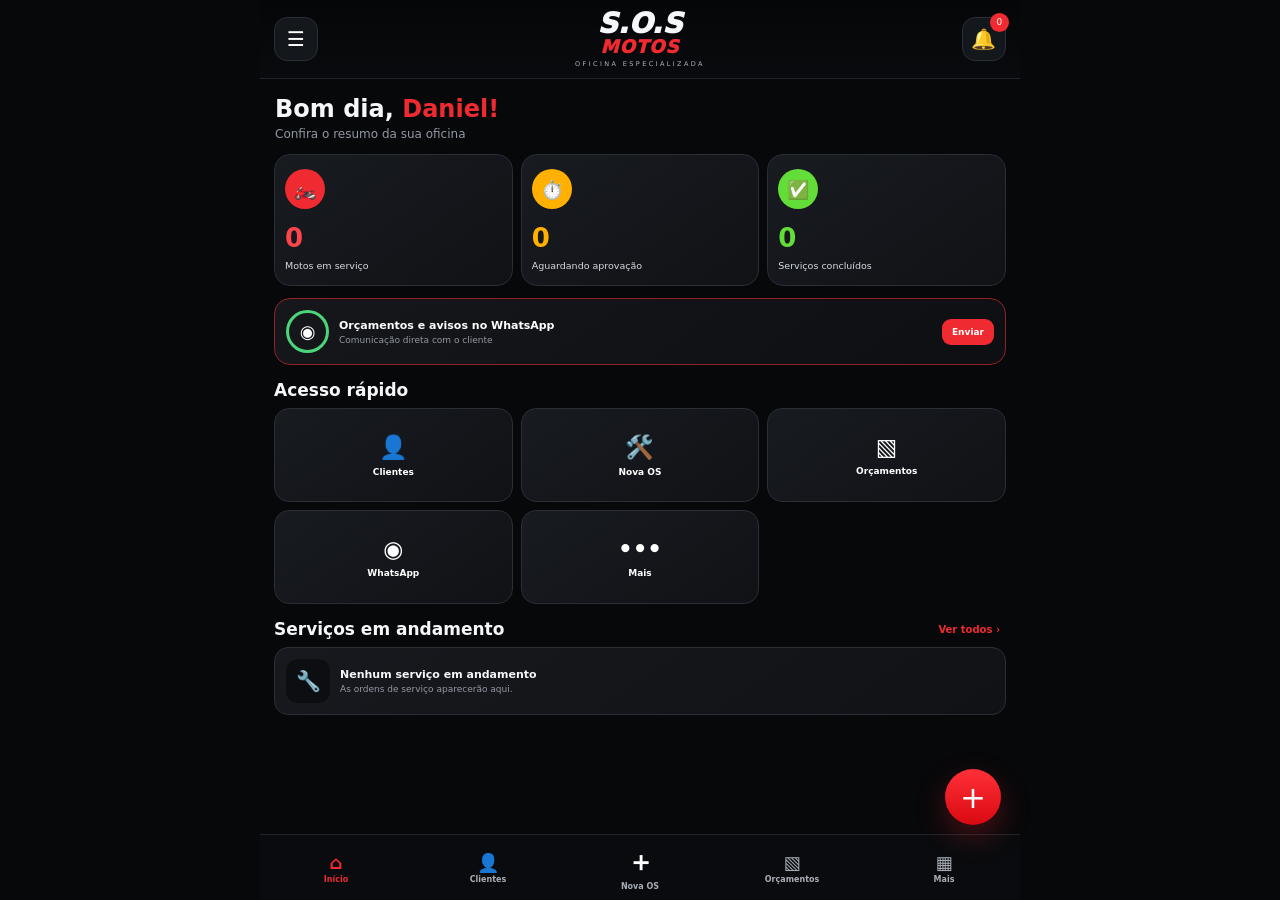
==== index.html @ 1bd125f2 "Troca checklist da OS por campo de texto" ====
<!doctype html>
<html lang="pt-BR">
<head>
  <meta charset="utf-8">
  <meta name="viewport" content="width=device-width,initial-scale=1,viewport-fit=cover">
  <meta name="theme-color" content="#08090b">
  <title>S.O.S Motos</title>
  <link rel="manifest" href="manifest.json">
  <style>
*{box-sizing:border-box}
:root{
  --bg:#07080a;
  --panel:#121419;
  --panel2:#191c22;
  --line:#2a2e35;
  --text:#f5f7fa;
  --muted:#9298a3;
  --red:#ef2b31;
  --green:#63dd38;
  --yellow:#ffb000;
}
html,body{
  margin:0;
  min-height:100%;
  background:var(--bg);
  color:var(--text);
  font-family:Inter,system-ui,-apple-system,Segoe UI,Roboto,Arial,sans-serif
}
button{font:inherit}
button:active{transform:scale(.985)}
.app{
  width:min(100%,760px);
  min-height:100vh;
  margin:0 auto;
  padding-bottom:76px
}
.top{
  position:sticky;
  top:0;
  z-index:20;
  display:flex;
  align-items:center;
  justify-content:space-between;
  padding:11px 14px;
  background:linear-gradient(180deg,rgba(5,6,8,.98),rgba(10,11,14,.96));
  border-bottom:1px solid #20242a;
  backdrop-filter:blur(10px)
}
.iconBtn{
  position:relative;
  width:44px;
  height:44px;
  border-radius:13px;
  border:1px solid var(--line);
  background:#14171b;
  color:#fff;
  font-size:20px
}
.bell i{
  position:absolute;
  right:-4px;
  top:-5px;
  width:19px;
  height:19px;
  border-radius:50%;
  display:grid;
  place-items:center;
  background:var(--red);
  color:#fff;
  font-size:9px;
  font-style:normal
}
.brand{text-align:center;line-height:.95}
.brand strong{
  display:block;
  font-size:28px;
  font-weight:1000;
  font-style:italic
}
.brand span{
  display:block;
  color:var(--red);
  font-size:18px;
  font-weight:1000;
  font-style:italic;
  letter-spacing:1px
}
.brand small{
  display:block;
  margin-top:6px;
  color:#b0b5bd;
  font-size:6.5px;
  letter-spacing:2.4px
}
main{padding:14px}
.view{display:none}
.view.active{display:block}
.hero{padding:3px 1px 13px}
.hero h1{
  margin:0;
  font-size:24px;
  line-height:1.1
}
.hero h1 span{color:var(--red)}
.hero p{
  margin:5px 0 0;
  color:var(--muted);
  font-size:12px
}
.stats{
  display:grid;
  grid-template-columns:repeat(3,minmax(0,1fr));
  gap:8px;
  margin-bottom:12px
}
.stat{
  min-height:132px;
  padding:10px;
  border:1px solid var(--line);
  border-radius:16px;
  background:linear-gradient(145deg,#181b20,#101216);
  color:#fff;
  text-align:left
}
.statIcon{
  width:40px;
  height:40px;
  border-radius:50%;
  display:grid;
  place-items:center;
  font-size:18px
}
.stat strong{
  display:block;
  margin:14px 0 7px;
  font-size:26px
}
.stat span{
  display:block;
  font-size:9.5px;
  line-height:1.2;
  color:#d7dae0
}
.stat.red .statIcon{background:var(--red)}
.stat.red strong{color:#ff454b}
.stat.yellow .statIcon{background:var(--yellow)}
.stat.yellow strong{color:var(--yellow)}
.stat.green .statIcon{background:var(--green)}
.stat.green strong{color:var(--green)}
.waHero{
  width:100%;
  display:grid;
  grid-template-columns:auto 1fr auto;
  align-items:center;
  gap:10px;
  padding:11px;
  border:1px solid #962027;
  border-radius:16px;
  background:linear-gradient(145deg,#15171b,#0d0f12);
  color:#fff;
  text-align:left
}
.waIcon{
  width:43px;
  height:43px;
  display:grid;
  place-items:center;
  border-radius:50%;
  border:3px solid #4bd479;
  font-size:18px
}
.waCopy b{
  display:block;
  font-size:11px;
  line-height:1.2
}
.waCopy small{
  display:block;
  margin-top:3px;
  color:var(--muted);
  font-size:9px
}
.waHero>span{
  padding:8px 10px;
  border-radius:9px;
  background:var(--red);
  color:#fff;
  font-size:9px;
  font-weight:900
}
.sectionTitle{
  margin:15px 0 8px
}
.sectionTitle h2{
  margin:0;
  font-size:17px
}
.rowTitle{
  display:flex;
  align-items:center;
  justify-content:space-between
}
.rowTitle button{
  border:0;
  background:none;
  color:var(--red);
  font-weight:800;
  font-size:10px
}
.quick{
  display:grid;
  grid-template-columns:repeat(3,minmax(0,1fr));
  gap:8px
}
.quick button{
  min-height:94px;
  padding:9px 6px;
  border:1px solid var(--line);
  border-radius:15px;
  background:linear-gradient(145deg,#181b20,#101216);
  color:#fff
}
.quick b{
  display:block;
  margin-bottom:6px;
  font-size:23px
}
.quick span{
  display:block;
  font-size:9px;
  font-weight:800
}
.emptyCard{
  display:flex;
  align-items:center;
  gap:10px;
  padding:11px;
  border:1px solid var(--line);
  border-radius:14px;
  background:linear-gradient(145deg,#17191e,#101216)
}
.emptyIcon{
  width:44px;
  height:44px;
  display:grid;
  place-items:center;
  border-radius:12px;
  background:#0c0e11;
  font-size:20px
}
.emptyCard b{
  display:block;
  font-size:11px
}
.emptyCard small{
  display:block;
  margin-top:3px;
  color:var(--muted);
  font-size:9px
}
.fab{
  position:fixed;
  right:max(19px,calc((100vw - 760px)/2 + 19px));
  bottom:75px;
  z-index:30;
  width:56px;
  height:56px;
  border:0;
  border-radius:50%;
  background:linear-gradient(#ff3037,#d80910);
  color:#fff;
  font-size:31px;
  box-shadow:0 12px 30px rgba(239,43,49,.28)
}
.bottom{
  position:fixed;
  left:50%;
  bottom:0;
  z-index:25;
  width:min(760px,100%);
  height:66px;
  transform:translateX(-50%);
  display:grid;
  grid-template-columns:repeat(5,1fr);
  border-top:1px solid #20242a;
  background:rgba(10,12,15,.97)
}
.navBtn{
  border:0;
  background:none;
  color:#a9aeb6;
  font-size:8px;
  font-weight:800
}
.navBtn b{
  display:block;
  margin-bottom:2px;
  font-size:18px
}
.navBtn span{display:block}
.navBtn.active{color:var(--red)}
.navBtn.center b{
  color:#fff;
  font-size:27px
}
.toast{
  position:fixed;
  left:50%;
  bottom:84px;
  z-index:100;
  transform:translate(-50%,18px);
  width:calc(100% - 34px);
  max-width:480px;
  padding:11px 13px;
  border:1px solid #333841;
  border-radius:12px;
  background:#171a1f;
  color:#fff;
  font-size:11px;
  text-align:center;
  opacity:0;
  pointer-events:none;
  transition:.2s ease
}
.toast.show{
  opacity:1;
  transform:translate(-50%,0)
}
@media(max-width:370px){
  main{padding:11px}
  .stats{gap:6px}
  .stat{min-height:124px;padding:9px}
  .stat strong{font-size:23px}
  .quick{gap:6px}
  .quick button{min-height:88px}
}


/* ETAPA 2 — CLIENTES */
.pageHead{display:flex;align-items:center;justify-content:space-between;gap:10px;margin-bottom:10px}
.pageHead h2{margin:0;font-size:22px}
.primary,.secondary{border-radius:10px;padding:9px 12px;font-weight:850}
.primary{border:0;background:linear-gradient(#ff3037,#d90b12);color:#fff}
.secondary{border:1px solid var(--line);background:#191c21;color:#fff}
.search{width:100%;margin-bottom:11px;padding:11px 12px;border:1px solid var(--line);border-radius:11px;background:#0c0e11;color:#fff}
.list{display:grid;gap:8px}
.clientCard{border:1px solid var(--line);border-radius:14px;background:linear-gradient(145deg,#17191e,#101216);padding:11px}
.clientMain{display:flex;align-items:center;gap:10px}
.clientAvatar{width:46px;height:46px;flex:0 0 46px;border-radius:50%;border:1px solid #444951;display:grid;place-items:center;color:var(--red);font-weight:900;font-size:14px;background:#0c0e11}
.clientInfo{flex:1;min-width:0}
.clientInfo b{display:block;font-size:12px;overflow:hidden;white-space:nowrap;text-overflow:ellipsis}
.clientInfo small{display:block;margin-top:4px;color:var(--muted);font-size:9px}
.clientActions{display:flex;gap:7px;margin-top:9px}
.clientActions button{flex:1;padding:8px;border-radius:8px;border:1px solid var(--line);background:#191c21;color:#fff;font-size:9px;font-weight:800}
.clientActions .dangerBtn{color:#ff7c82;border-color:#602429;background:#291013}
.clientActions .whatsBtn{color:#70e68e;border-color:#24713b;background:#102b18}
.clientActions.two button{flex:1}
.clickable{cursor:pointer;border-radius:11px;padding:3px}
.clickable:hover{background:#1b1e24}
.detailTop{display:flex;justify-content:space-between;gap:9px;margin-bottom:12px}
.detailHero{display:flex;align-items:center;gap:14px;padding:16px;border:1px solid var(--line);border-radius:17px;background:linear-gradient(145deg,#181b20,#101216)}
.detailHero h2{margin:0 0 5px;font-size:20px}
.detailHero p{margin:0;color:var(--muted);font-size:11px}
.clientAvatar.large{width:58px;height:58px;flex-basis:58px;font-size:18px}
.whatsInline{margin-top:10px;padding:8px 11px;border:1px solid #24713b;border-radius:9px;background:#102b18;color:#70e68e;font-weight:800}
.motoCard{border:1px solid var(--line);border-radius:15px;background:linear-gradient(145deg,#17191e,#101216);padding:13px}
.motoTitle{display:flex;align-items:flex-start;justify-content:space-between;gap:10px}
.motoTitle h3{margin:0;font-size:15px}
.motoTitle p{margin:4px 0 0;color:var(--muted);font-size:10px}
.motoTitle>span{font-size:24px}
.motoInfo{display:grid;grid-template-columns:repeat(2,1fr);gap:8px;margin-top:12px}
.motoInfo div{padding:9px;border-radius:9px;background:#0c0e11}
.motoInfo small{display:block;color:var(--muted);font-size:8px;margin-bottom:3px}
.motoInfo b{font-size:10px}
.motoListItem{width:100%;display:flex;align-items:center;gap:11px;padding:13px;border:1px solid var(--line);border-radius:14px;background:linear-gradient(145deg,#17191e,#101216);color:#fff;text-align:left}
.motoListIcon{width:42px;height:42px;display:grid;place-items:center;border-radius:11px;background:#0c0e11;font-size:20px}
.motoListText{flex:1;min-width:0}
.motoListText b{display:block;font-size:13px;white-space:nowrap;overflow:hidden;text-overflow:ellipsis}
.motoListText small{display:block;margin-top:5px;color:var(--muted);font-size:10px}
.motoListArrow{color:var(--red);font-size:28px}
.motoDetailCard{padding:15px;border:1px solid var(--line);border-radius:17px;background:linear-gradient(145deg,#181b20,#101216)}
.motoDetailHead{display:flex;align-items:flex-start;justify-content:space-between;gap:10px}
.motoDetailHead h2{margin:0;font-size:21px}
.motoDetailHead p{margin:5px 0 0;color:var(--muted);font-size:11px}
.motoDetailHead>span{font-size:30px}
.deleteMotoDetail{width:100%;margin-top:12px;padding:10px;border:1px solid #602429;border-radius:10px;background:#291013;color:#ff7c82;font-weight:800}
.formTitle{margin:7px 0;font-size:21px}
.formCard{padding:15px;border:1px solid var(--line);border-radius:17px;background:linear-gradient(145deg,#181b20,#101216)}
.valueGrid{display:grid;grid-template-columns:1fr 1fr;gap:9px}
.totalOS{display:flex;align-items:center;justify-content:space-between;margin:8px 0 14px;padding:13px;border:1px solid #464b55;border-radius:11px;background:#0c0e11}
.totalOS span{color:var(--muted);font-size:10px}
.totalOS strong{color:var(--green);font-size:18px}
.saveFull{width:100%;padding:13px}
.serviceList{display:grid;gap:9px}
.osCard,.historyCard{padding:13px;border:1px solid var(--line);border-radius:14px;background:linear-gradient(145deg,#17191e,#101216)}
.osCard h3{margin:9px 0 4px;font-size:14px}
.osCard p,.historyCard p{margin:5px 0;color:var(--muted);font-size:10px}
.osCard>strong{display:block;margin-top:8px;color:var(--green);font-size:14px}
.historyTop{display:flex;align-items:center;justify-content:space-between;gap:8px}
.statusBadge{padding:5px 8px;border:1px solid #7a5b16;border-radius:999px;background:#2b2109;color:#ffc54a;font-size:8px;font-weight:800}
.historyCard small{color:#9ba1aa;font-size:9px}
.historyButton,.osButton{width:100%;color:#fff;text-align:left;cursor:pointer}
.historyButton:hover,.osButton:hover{border-color:#454b55}
.checkGrid{display:grid;grid-template-columns:1fr 1fr;gap:7px;margin-bottom:11px}
.checkItem{display:flex;align-items:center;gap:8px;padding:10px;border:1px solid var(--line);border-radius:10px;background:#0c0e11;color:#d9dde3;font-size:10px}
.checkItem input{width:18px;height:18px;accent-color:var(--red)}
.partsHead{display:flex;align-items:center;justify-content:space-between;margin-bottom:7px}
.partsHead label{color:#b5bac2;font-size:9px}
.addPart{padding:7px 10px;border:1px solid #2f793e;border-radius:8px;background:#102b18;color:#70e68e;font-size:9px;font-weight:850}
.partsList{display:grid;gap:7px;margin-bottom:11px}
.partRow{display:grid;grid-template-columns:minmax(0,1fr) 105px 34px;gap:7px}
.partRow input{width:100%;padding:10px;border:1px solid var(--line);border-radius:10px;background:#0c0e11;color:#fff;font:inherit}
.removePart{border:1px solid #602429;border-radius:9px;background:#291013;color:#ff7c82;font-weight:900}
.osDetailSection{margin-top:12px;padding:12px;border:1px solid var(--line);border-radius:12px;background:#0c0e11}
.osDetailSection h3{margin:0 0 8px;font-size:12px;color:#c5cad2}
.osDetailSection p{margin:0;white-space:pre-wrap;color:#fff;font-size:11px;line-height:1.5}
.detailLine{display:flex;justify-content:space-between;gap:10px;margin-top:7px;color:#b9bec7;font-size:10px}
.detailLine.total{padding-top:9px;border-top:1px solid var(--line);color:#fff;font-size:13px}
@media(max-width:380px){.valueGrid{grid-template-columns:1fr}.checkGrid{grid-template-columns:1fr}.partRow{grid-template-columns:minmax(0,1fr) 95px 32px}}
.emptyList{border:1px solid var(--line);border-radius:14px;background:#121419;padding:16px;text-align:center;color:var(--muted);font-size:10px}
.modal{display:none;position:fixed;inset:0;z-index:80;align-items:flex-end;justify-content:center;background:rgba(0,0,0,.72)}
.modal.open{display:flex}
.sheet{width:min(760px,100%);max-height:90vh;overflow:auto;border:1px solid var(--line);border-radius:22px 22px 0 0;background:#12151a;padding:16px}
.modalHead{display:flex;align-items:center;justify-content:space-between;margin-bottom:12px}
.modalHead h2{margin:0;font-size:20px}
.closeBtn{width:38px;height:38px;border-radius:11px;border:1px solid var(--line);background:#191c21;color:#fff;font-size:22px}
.field{margin-bottom:11px}
.field label{display:block;margin-bottom:5px;color:#b5bac2;font-size:9px}
.field input,.field select,.field textarea{width:100%;padding:11px;border:1px solid var(--line);border-radius:10px;background:#0c0e11;color:#fff;font:inherit;resize:vertical}
.modalActions{display:flex;gap:8px;margin-top:13px}
.modalActions button{flex:1}

</style>
</head>
<body>
<div class="app">

  <header class="top">
    <button id="menuBtn" class="iconBtn" aria-label="Menu">☰</button>

    <div class="brand" aria-label="S.O.S Motos">
      <strong>S.O.S</strong>
      <span>MOTOS</span>
      <small>OFICINA ESPECIALIZADA</small>
    </div>

    <button id="bellBtn" class="iconBtn bell" aria-label="Notificações">
      🔔
      <i>0</i>
    </button>
  </header>

  <main>
    <section id="inicio" class="view active">

      <div class="hero">
        <h1>Bom dia, <span>Daniel!</span></h1>
        <p>Confira o resumo da sua oficina</p>
      </div>

      <div class="stats">
        <button class="stat red" data-action="Motos em serviço">
          <div class="statIcon">🏍️</div>
          <strong id="dashEmServico">0</strong>
          <span>Motos em serviço</span>
        </button>

        <button class="stat yellow" data-action="Aguardando aprovação">
          <div class="statIcon">⏱️</div>
          <strong id="dashAguardando">0</strong>
          <span>Aguardando aprovação</span>
        </button>

        <button class="stat green" data-action="Serviços concluídos">
          <div class="statIcon">✅</div>
          <strong id="dashConcluidos">0</strong>
          <span>Serviços concluídos</span>
        </button>
      </div>

      <button id="waHero" class="waHero">
        <div class="waIcon">◉</div>
        <div class="waCopy">
          <b>Orçamentos e avisos no WhatsApp</b>
          <small>Comunicação direta com o cliente</small>
        </div>
        <span>Enviar</span>
      </button>

      <div class="sectionTitle">
        <h2>Acesso rápido</h2>
      </div>

      <div class="quick">
        <button data-action="Clientes">
          <b>👤</b>
          <span>Clientes</span>
        </button>

        <button data-action="Nova OS">
          <b>🛠️</b>
          <span>Nova OS</span>
        </button>

        <button data-action="Orçamentos">
          <b>▧</b>
          <span>Orçamentos</span>
        </button>

        <button data-action="WhatsApp">
          <b>◉</b>
          <span>WhatsApp</span>
        </button>

        <button data-action="Mais">
          <b>•••</b>
          <span>Mais</span>
        </button>
      </div>

      <div class="sectionTitle rowTitle">
        <h2>Serviços em andamento</h2>
        <button id="verTodosBtn">Ver todos ›</button>
      </div>

      <div id="osRecentes" class="serviceList"></div>

    </section>
  
<section id="clientes" class="view">
  <div class="pageHead">
    <h2>Clientes</h2>
    <button type="button" class="primary" onclick="abrirCliente()">+ Novo</button>
  </div>

  <input id="buscaCliente" class="search" type="search"
         placeholder="Buscar por nome ou telefone..."
         oninput="renderClientes()">

  <div id="listaClientes" class="list"></div>
</section>

<section id="clienteDetalhe" class="view">
  <div class="detailTop">
    <button type="button" class="secondary" onclick="showView('clientes')">‹ Voltar</button>
    <button type="button" class="primary" onclick="editarClienteDetalhe()">Editar cliente</button>
  </div>

  <div id="dadosClienteDetalhe" class="detailHero"></div>

  <div class="sectionTitle rowTitle">
    <h2>Motos do cliente</h2>
    <button type="button" onclick="abrirMoto()">+ Nova moto</button>
  </div>
  <div id="motosClienteDetalhe" class="list"></div>
</section>

<section id="motoDetalhe" class="view">
  <div class="detailTop">
    <button type="button" class="secondary" onclick="voltarParaCliente()">‹ Voltar</button>
    <button type="button" class="primary" onclick="editarMotoDetalhe()">Editar moto</button>
  </div>

  <div id="dadosMotoDetalhe" class="motoDetailCard"></div>

  <div class="sectionTitle">
    <h2>Histórico de manutenção</h2>
  </div>
  <div id="historicoMotoDetalhe" class="list"></div>
</section>

<section id="novaOS" class="view">
  <div class="detailTop">
    <button type="button" class="secondary" onclick="showView('inicio')">‹ Cancelar</button>
    <h2 class="formTitle">Nova OS</h2>
  </div>

  <div class="formCard">
    <div class="field">
      <label>Cliente</label>
      <select id="osCliente" onchange="carregarMotosOS()"></select>
    </div>

    <div class="field">
      <label>Moto</label>
      <select id="osMoto"></select>
    </div>

    <div class="field">
      <label>Checklist de entrada</label>
      <textarea id="osChecklistTexto" rows="4" placeholder="Descreva o estado da moto, avarias e itens verificados"></textarea>
    </div>

    <div class="field">
      <label>Serviço / diagnóstico</label>
      <textarea id="osServico" rows="4" placeholder="Descreva o problema, diagnóstico e serviço necessário"></textarea>
    </div>

    <div class="partsHead">
      <label>Peças</label>
      <button type="button" class="addPart" onclick="adicionarPeca()">+ Adicionar</button>
    </div>
    <div id="osPecasLista" class="partsList"></div>

    <div class="field">
      <label>Mão de obra</label>
      <input id="osMaoObra" type="text" inputmode="decimal" placeholder="0,00" oninput="atualizarTotalOS()">
    </div>

    <div class="field">
      <label>Status</label>
      <select id="osStatus">
        <option>Em diagnóstico</option>
        <option>Aguardando aprovação</option>
        <option>Aprovada</option>
        <option>Em serviço</option>
        <option>Concluída</option>
        <option>Entregue</option>
      </select>
    </div>

    <div class="totalOS">
      <span>Total da OS</span>
      <strong id="osTotal">R$ 0,00</strong>
    </div>

    <button type="button" class="primary saveFull" onclick="salvarOS()">Salvar OS</button>
  </div>
</section>

<section id="osDetalhe" class="view">
  <div class="detailTop">
    <button type="button" class="secondary" onclick="voltarDaOS()">‹ Voltar</button>
    <h2 class="formTitle">Detalhes da OS</h2>
  </div>
  <div id="dadosOSDetalhe" class="motoDetailCard"></div>
</section>

<section id="ordens" class="view">
  <div class="pageHead">
    <h2>Ordens de serviço</h2>
    <button type="button" class="primary" onclick="abrirNovaOS()">+ Nova OS</button>
  </div>
  <div id="listaOrdens" class="serviceList"></div>
</section>

</main>

  <button id="fabBtn" class="fab" aria-label="Nova OS">+</button>

  <nav class="bottom">
    <button class="navBtn active" data-action="Início">
      <b>⌂</b><span>Início</span>
    </button>
    <button class="navBtn" data-action="Clientes">
      <b>👤</b><span>Clientes</span>
    </button>
    <button class="navBtn center" data-action="Nova OS">
      <b>＋</b><span>Nova OS</span>
    </button>
    <button class="navBtn" data-action="Orçamentos">
      <b>▧</b><span>Orçamentos</span>
    </button>
    <button class="navBtn" data-action="Mais">
      <b>▦</b><span>Mais</span>
    </button>
  </nav>

</div>


<div id="modalCliente" class="modal" onclick="fecharModalNoFundo(event)">
  <div class="sheet">
    <div class="modalHead">
      <h2 id="tituloCliente">Novo cliente</h2>
      <button type="button" class="closeBtn" onclick="fecharCliente()">×</button>
    </div>

    <input id="clienteId" type="hidden">

    <div class="field">
      <label>Nome</label>
      <input id="clienteNome" type="text" placeholder="Nome completo">
    </div>

    <div class="field">
      <label>Telefone</label>
      <input id="clienteTelefone" type="tel" inputmode="tel" autocomplete="tel" maxlength="15" placeholder="(00) 00000-0000" oninput="this.value=formatarTelefone(this.value)">
    </div>

    <div class="modalActions">
      <button type="button" class="secondary" onclick="fecharCliente()">Cancelar</button>
      <button type="button" class="primary" onclick="salvarCliente()">Salvar</button>
    </div>
  </div>
</div>

<div id="modalMoto" class="modal" onclick="fecharModalMotoNoFundo(event)">
  <div class="sheet">
    <div class="modalHead">
      <h2 id="tituloMoto">Nova moto</h2>
      <button type="button" class="closeBtn" onclick="fecharMoto()">×</button>
    </div>

    <input id="motoId" type="hidden">

    <div class="field">
      <label>Marca</label>
      <input id="motoMarca" type="text" placeholder="Ex.: Honda">
    </div>

    <div class="field">
      <label>Modelo</label>
      <input id="motoModelo" type="text" placeholder="Ex.: CG 160 Titan">
    </div>

    <div class="field">
      <label>Ano</label>
      <input id="motoAno" type="number" inputmode="numeric" min="1950" max="2100" placeholder="Ex.: 2024">
    </div>

    <div class="field">
      <label>Placa</label>
      <input id="motoPlaca" type="text" maxlength="8" placeholder="ABC1D23"
             oninput="this.value=formatarPlaca(this.value)">
    </div>

    <div class="field">
      <label>Quilometragem</label>
      <input id="motoKm" type="number" inputmode="numeric" min="0" placeholder="Ex.: 15230">
    </div>

    <div class="field">
      <label>Cor</label>
      <input id="motoCor" type="text" placeholder="Ex.: Vermelha">
    </div>

    <div class="modalActions">
      <button type="button" class="secondary" onclick="fecharMoto()">Cancelar</button>
      <button type="button" class="primary" onclick="salvarMoto()">Salvar moto</button>
    </div>
  </div>
</div>

<div id="toast" class="toast" role="status" aria-live="polite"></div>

<script>

const KEY='SOS_MOTOS_REINICIO_CLIENTES_V2';
const KEY_MOTOS='SOS_MOTOS_REINICIO_MOTOS_V1';
const KEY_OS='SOS_MOTOS_ORDENS_V1';
let clientes=carregarClientes();
let motos=carregarMotos();
let ordens=carregarOS();
let clienteSelecionadoId=0;
let motoSelecionadaId=0;
let osSelecionadaId=0;
let retornoOS='ordens';
let toastTimer=null;

function el(id){return document.getElementById(id)}

function carregarClientes(){
  try{
    const d=JSON.parse(localStorage.getItem(KEY)||'[]');
    return Array.isArray(d)?d:[];
  }catch(e){
    return [];
  }
}

function persistir(){
  localStorage.setItem(KEY,JSON.stringify(clientes));
}

function carregarMotos(){
  try{
    const d=JSON.parse(localStorage.getItem(KEY_MOTOS)||'[]');
    return Array.isArray(d)?d:[];
  }catch(e){
    return [];
  }
}

function persistirMotos(){
  localStorage.setItem(KEY_MOTOS,JSON.stringify(motos));
}

function carregarOS(){
  try{
    const d=JSON.parse(localStorage.getItem(KEY_OS)||'[]');
    return Array.isArray(d)?d:[];
  }catch(e){
    return [];
  }
}

function persistirOS(){
  localStorage.setItem(KEY_OS,JSON.stringify(ordens));
}

function showToast(text){
  clearTimeout(toastTimer);
  el('toast').textContent=text;
  el('toast').classList.add('show');
  toastTimer=setTimeout(()=>el('toast').classList.remove('show'),1600);
}

function showView(id){
  document.querySelectorAll('.view').forEach(v=>v.classList.toggle('active',v.id===id));
  if(id==='clientes')renderClientes();
  if(id==='ordens')renderOrdens();
  if(id==='inicio')renderDashboard();
  window.scrollTo(0,0);
}

function future(nome){showToast(nome+' — próxima etapa.')}

function iniciais(nome){
  return String(nome||'?').trim().split(/\s+/).slice(0,2).map(p=>p[0]||'').join('').toUpperCase();
}

function safe(s){
  return String(s??'').replace(/[&<>"']/g,m=>({'&':'&amp;','<':'&lt;','>':'&gt;','"':'&quot;',"'":'&#039;'}[m]));
}

function formatarTelefone(valor){
  const n=String(valor||'').replace(/\D/g,'').slice(0,11);
  if(n.length<=2)return n;
  if(n.length<=6)return '('+n.slice(0,2)+') '+n.slice(2);
  if(n.length<=10)return '('+n.slice(0,2)+') '+n.slice(2,6)+'-'+n.slice(6);
  return '('+n.slice(0,2)+') '+n.slice(2,7)+'-'+n.slice(7);
}

function abrirCliente(id=0){
  const c=clientes.find(x=>x.id===Number(id));
  el('clienteId').value=c?.id||'';
  el('clienteNome').value=c?.nome||'';
  el('clienteTelefone').value=c?.telefone||c?.whatsapp||'';
  el('tituloCliente').textContent=c?'Editar cliente':'Novo cliente';
  el('modalCliente').classList.add('open');
}

function fecharCliente(){
  el('modalCliente').classList.remove('open');
}

function fecharModalNoFundo(event){
  if(event.target.id==='modalCliente')fecharCliente();
}

function salvarCliente(){
  const id=Number(el('clienteId').value||0);
  const nome=el('clienteNome').value.trim();
  const telefone=el('clienteTelefone').value.trim();

  if(!nome){
    showToast('Informe o nome.');
    return;
  }
  if(!telefone || telefone.replace(/\D/g,'').length<10){
    showToast('Informe um telefone válido.');
    return;
  }

  let clienteId=id;
  if(id){
    const cliente=clientes.find(x=>x.id===id);
    if(cliente){cliente.nome=nome;cliente.telefone=telefone;delete cliente.whatsapp}
  }else{
    clienteId=Date.now();
    clientes.push({id:clienteId,nome,telefone});
  }

  persistir();
  fecharCliente();

  if(clienteSelecionadoId===clienteId){
    renderDetalheCliente();
  }else{
    renderClientes();
  }
  showToast(id?'Cliente atualizado.':'Cliente cadastrado.');
}

function editarCliente(id){abrirCliente(id)}

function excluirCliente(id){
  const cliente=clientes.find(x=>x.id===id);
  if(!cliente)return;
  if(!confirm('Excluir '+cliente.nome+' e a moto vinculada?'))return;
  clientes=clientes.filter(x=>x.id!==id);
  motos=motos.filter(m=>m.clienteId!==id);
  persistir();
  persistirMotos();
  renderClientes();
  showToast('Cliente excluído.');
}

function formatarPlaca(valor){
  return String(valor||'').toUpperCase().replace(/[^A-Z0-9]/g,'').slice(0,7);
}

function numeroWhatsApp(telefone){
  const n=String(telefone||'').replace(/\D/g,'');
  return (n.length===10||n.length===11)?'55'+n:n;
}

function abrirWhatsApp(id){
  const cliente=clientes.find(c=>c.id===id);
  if(!cliente)return;
  const numero=numeroWhatsApp(cliente.telefone||cliente.whatsapp);
  if(numero.length<12){
    showToast('Telefone inválido para WhatsApp.');
    return;
  }
  const mensagem=encodeURIComponent('Olá, '+cliente.nome+'! Aqui é da S.O.S Motos.');
  window.open('https://wa.me/'+numero+'?text='+mensagem,'_blank','noopener');
}

function abrirDetalheCliente(id){
  clienteSelecionadoId=Number(id);
  renderDetalheCliente();
  showView('clienteDetalhe');
}

function editarClienteDetalhe(){
  if(clienteSelecionadoId)abrirCliente(clienteSelecionadoId);
}

function renderDetalheCliente(){
  const cliente=clientes.find(c=>c.id===clienteSelecionadoId);
  if(!cliente){
    showView('clientes');
    return;
  }

  el('dadosClienteDetalhe').innerHTML=`
    <div class="clientAvatar large">${safe(iniciais(cliente.nome))}</div>
    <div>
      <h2>${safe(cliente.nome)}</h2>
      <p>${safe(cliente.telefone||cliente.whatsapp||'Telefone não informado')}</p>
      <button type="button" class="whatsInline" onclick="abrirWhatsApp(${cliente.id})">Abrir WhatsApp</button>
    </div>
  `;

  const motosCliente=motos.filter(m=>m.clienteId===cliente.id);
  el('motosClienteDetalhe').innerHTML=motosCliente.length?motosCliente.map(m=>`
    <button type="button" class="motoListItem" onclick="abrirDetalheMoto(${m.id})">
      <span class="motoListIcon">🏍️</span>
      <span class="motoListText">
        <b>${safe([m.marca,m.modelo].filter(Boolean).join(' '))}</b>
        <small>${safe(m.placa||'Placa não informada')}</small>
      </span>
      <span class="motoListArrow">›</span>
    </button>
  `).join(''):'<div class="emptyList">Nenhuma moto cadastrada para este cliente.</div>';
}


function abrirDetalheMoto(id){
  const moto=motos.find(m=>m.id===Number(id));
  if(!moto)return;
  motoSelecionadaId=moto.id;
  clienteSelecionadoId=moto.clienteId;
  renderDetalheMoto();
  showView('motoDetalhe');
}

function voltarParaCliente(){
  renderDetalheCliente();
  showView('clienteDetalhe');
}

function editarMotoDetalhe(){
  if(motoSelecionadaId)abrirMoto(motoSelecionadaId);
}

function renderDetalheMoto(){
  const moto=motos.find(m=>m.id===motoSelecionadaId);
  if(!moto){
    voltarParaCliente();
    return;
  }

  el('dadosMotoDetalhe').innerHTML=`
    <div class="motoDetailHead">
      <div>
        <h2>${safe([moto.marca,moto.modelo].filter(Boolean).join(' '))}</h2>
        <p>${safe(moto.placa||'Placa não informada')}</p>
      </div>
      <span>🏍️</span>
    </div>
    <div class="motoInfo">
      <div><small>Marca</small><b>${safe(moto.marca||'Não informada')}</b></div>
      <div><small>Modelo</small><b>${safe(moto.modelo||'Não informado')}</b></div>
      <div><small>Ano</small><b>${safe(moto.ano||'Não informado')}</b></div>
      <div><small>KM</small><b>${Number(moto.km||0).toLocaleString('pt-BR')}</b></div>
      <div><small>Cor</small><b>${safe(moto.cor||'Não informada')}</b></div>
      <div><small>Placa</small><b>${safe(moto.placa||'Não informada')}</b></div>
    </div>
    <button type="button" class="deleteMotoDetail" onclick="excluirMoto(${moto.id})">Excluir moto</button>
  `;

  const historico=ordens
    .filter(o=>o.motoId===moto.id)
    .slice()
    .sort((a,b)=>b.criadoEm.localeCompare(a.criadoEm));

  el('historicoMotoDetalhe').innerHTML=historico.length?historico.map(o=>`
    <button type="button" class="historyCard historyButton" onclick="abrirDetalheOS(${o.id},'moto')">
      <div class="historyTop">
        <b>OS #${String(o.id).slice(-6)}</b>
        <span class="statusBadge">${safe(o.status)}</span>
      </div>
      <p>${safe(textoServicoOS(o))}</p>
      <small>${new Date(o.criadoEm).toLocaleDateString('pt-BR')} • ${money(o.total)} • Toque para abrir ›</small>
    </button>
  `).join(''):'<div class="emptyList">Nenhuma manutenção registrada para esta moto.</div>';
}

function abrirMoto(id=0){
  if(!clienteSelecionadoId)return;
  const moto=motos.find(m=>m.id===Number(id));
  if(!id)motoSelecionadaId=0;
  el('motoId').value=moto?.id||'';
  el('motoMarca').value=moto?.marca||'';
  el('motoModelo').value=moto?.modelo||'';
  el('motoAno').value=moto?.ano||'';
  el('motoPlaca').value=moto?.placa||'';
  el('motoKm').value=moto?.km??'';
  el('motoCor').value=moto?.cor||'';
  el('tituloMoto').textContent=moto?'Editar moto':'Nova moto';
  el('modalMoto').classList.add('open');
}

function fecharMoto(){
  el('modalMoto').classList.remove('open');
}

function fecharModalMotoNoFundo(event){
  if(event.target.id==='modalMoto')fecharMoto();
}

function salvarMoto(){
  const id=Number(el('motoId').value||0);
  const marca=el('motoMarca').value.trim();
  const modelo=el('motoModelo').value.trim();
  const ano=Number(el('motoAno').value||0);
  const placa=formatarPlaca(el('motoPlaca').value);
  const km=Number(el('motoKm').value||0);
  const cor=el('motoCor').value.trim();

  if(!marca){showToast('Informe a marca.');return}
  if(!modelo){showToast('Informe o modelo.');return}
  if(!ano || ano<1950 || ano>2100){showToast('Informe um ano válido.');return}
  if(placa.length!==7){showToast('Informe uma placa válida.');return}
  if(!cor){showToast('Informe a cor.');return}

  if(motos.some(m=>m.placa===placa && m.id!==id)){
    showToast('Esta placa já está cadastrada.');
    return;
  }

  if(id){
    const moto=motos.find(m=>m.id===id);
    if(moto){moto.marca=marca;moto.modelo=modelo;moto.ano=ano;moto.placa=placa;moto.km=km;moto.cor=cor}
  }else{
    motos.push({id:Date.now(),clienteId:clienteSelecionadoId,marca,modelo,ano,placa,km,cor});
  }

  persistirMotos();
  fecharMoto();
  if(id && motoSelecionadaId===id){
    renderDetalheMoto();
  }else{
    renderDetalheCliente();
  }
  showToast(id?'Moto atualizada.':'Moto cadastrada.');
}

function excluirMoto(id){
  const moto=motos.find(m=>m.id===id);
  if(!moto)return;
  if(!confirm('Excluir esta moto?'))return;
  motos=motos.filter(m=>m.id!==id);
  persistirMotos();
  motoSelecionadaId=0;
  renderDetalheCliente();
  showView('clienteDetalhe');
  showToast('Moto excluída.');
}

function renderClientes(){
  const lista=el('listaClientes');
  if(!lista)return;

  const termo=(el('buscaCliente')?.value||'').trim().toLowerCase();
  const arr=clientes
    .slice()
    .sort((a,b)=>a.nome.localeCompare(b.nome,'pt-BR'))
    .filter(cliente=>
      `${cliente.nome} ${cliente.telefone||cliente.whatsapp||''}`.toLowerCase().includes(termo)
    );

  lista.innerHTML=arr.length?arr.map(cliente=>`
    <div class="clientCard">
      <div class="clientMain clickable" onclick="abrirDetalheCliente(${cliente.id})">
        <div class="clientAvatar">${safe(iniciais(cliente.nome))}</div>
        <div class="clientInfo">
          <b>${safe(cliente.nome)}</b>
          <small>${safe(cliente.telefone||cliente.whatsapp||'Telefone não informado')}</small>
          <small>Toque para abrir a ficha completa ›</small>
        </div>
      </div>
      <div class="clientActions two">
        <button type="button" class="whatsBtn" onclick="abrirWhatsApp(${cliente.id})">WhatsApp</button>
        <button type="button" class="dangerBtn" onclick="excluirCliente(${cliente.id})">Excluir</button>
      </div>
    </div>
  `).join(''):'<div class="emptyList">Nenhum cliente cadastrado ainda.</div>';
}


function parseMoney(valor){
  const s=String(valor||'').trim().replace(/\s/g,'');
  if(s.includes(','))return Number(s.replace(/\./g,'').replace(',','.'))||0;
  return Number(s)||0;
}

function money(valor){
  return Number(valor||0).toLocaleString('pt-BR',{style:'currency',currency:'BRL'});
}

function abrirNovaOS(){
  if(!clientes.length){
    showToast('Cadastre um cliente primeiro.');
    showView('clientes');
    return;
  }
  if(!motos.length){
    showToast('Cadastre uma moto primeiro.');
    return;
  }

  el('osCliente').innerHTML=clientes
    .filter(c=>motos.some(m=>m.clienteId===c.id))
    .sort((a,b)=>a.nome.localeCompare(b.nome,'pt-BR'))
    .map(c=>`<option value="${c.id}">${safe(c.nome)}</option>`)
    .join('');

  el('osServico').value='';
  el('osChecklistTexto').value='';
  el('osPecasLista').innerHTML='';
  adicionarPeca();
  el('osMaoObra').value='';
  el('osStatus').value='Em diagnóstico';
  carregarMotosOS();
  atualizarTotalOS();
  showView('novaOS');
}

function carregarMotosOS(){
  const clienteId=Number(el('osCliente').value||0);
  const lista=motos.filter(m=>m.clienteId===clienteId);
  el('osMoto').innerHTML=lista.map(m=>`
    <option value="${m.id}">${safe([m.marca,m.modelo].filter(Boolean).join(' '))} — ${safe(m.placa)}</option>
  `).join('');
}

function adicionarPeca(descricao='',valor=''){
  const row=document.createElement('div');
  row.className='partRow';
  row.innerHTML=`
    <input class="pecaDescricao" type="text" placeholder="Nome da peça" value="${safe(descricao)}">
    <input class="pecaValor" type="text" inputmode="decimal" placeholder="R$ 0,00" value="${safe(valor)}" oninput="atualizarTotalOS()">
    <button type="button" class="removePart" aria-label="Remover peça" onclick="removerPeca(this)">×</button>
  `;
  el('osPecasLista').appendChild(row);
}

function removerPeca(botao){
  botao.closest('.partRow').remove();
  if(!el('osPecasLista').children.length)adicionarPeca();
  atualizarTotalOS();
}

function lerPecasOS(){
  return [...el('osPecasLista').querySelectorAll('.partRow')].map(row=>({
    descricao:row.querySelector('.pecaDescricao').value.trim(),
    valor:parseMoney(row.querySelector('.pecaValor').value)
  })).filter(p=>p.descricao||p.valor);
}

function atualizarTotalOS(){
  const valorPecas=lerPecasOS().reduce((soma,p)=>soma+p.valor,0);
  const total=valorPecas+parseMoney(el('osMaoObra').value);
  el('osTotal').textContent=money(total);
  return total;
}

function salvarOS(){
  const clienteId=Number(el('osCliente').value||0);
  const motoId=Number(el('osMoto').value||0);
  const servico=el('osServico').value.trim();
  const checklist=el('osChecklistTexto').value.trim();
  const pecas=lerPecasOS();
  const valorPecas=pecas.reduce((soma,p)=>soma+p.valor,0);
  const maoObra=parseMoney(el('osMaoObra').value);
  const status=el('osStatus').value;

  if(!clienteId || !motoId){showToast('Selecione cliente e moto.');return}
  if(!servico){showToast('Informe o serviço ou diagnóstico.');return}

  ordens.push({
    id:Date.now(),
    clienteId,
    motoId,
    checklist,
    servico,
    problema:servico,
    diagnostico:'',
    pecas,
    pecasDescricao:pecas.map(p=>p.descricao).filter(Boolean).join(', '),
    valorPecas,
    maoObra,
    total:valorPecas+maoObra,
    status,
    criadoEm:new Date().toISOString()
  });

  persistirOS();
  renderDashboard();
  showView('ordens');
  showToast('Ordem de serviço salva.');
}

function textoServicoOS(o){
  return o.servico||[o.problema,o.diagnostico].filter(Boolean).join('\n')||'Não informado';
}

function pecasDaOS(o){
  if(Array.isArray(o.pecas))return o.pecas;
  if(o.pecasDescricao||o.valorPecas)return [{descricao:o.pecasDescricao||'Peças e materiais',valor:Number(o.valorPecas||0)}];
  return [];
}

function abrirDetalheOS(id,retorno='ordens'){
  const ordem=ordens.find(o=>o.id===Number(id));
  if(!ordem)return;
  osSelecionadaId=ordem.id;
  retornoOS=retorno;
  renderDetalheOS();
  showView('osDetalhe');
}

function voltarDaOS(){
  if(retornoOS==='moto'){
    renderDetalheMoto();
    showView('motoDetalhe');
  }else{
    showView('ordens');
  }
}

function renderDetalheOS(){
  const o=ordens.find(x=>x.id===osSelecionadaId);
  if(!o)return;
  const cliente=clientes.find(c=>c.id===o.clienteId);
  const moto=motos.find(m=>m.id===o.motoId);
  const pecas=pecasDaOS(o);
  const checklist=Array.isArray(o.checklist)?o.checklist.join(' • '):String(o.checklist||'');
  el('dadosOSDetalhe').innerHTML=`
    <div class="historyTop">
      <b>OS #${String(o.id).slice(-6)}</b>
      <span class="statusBadge">${safe(o.status)}</span>
    </div>
    <div class="osDetailSection">
      <h3>Cliente e moto</h3>
      <p>${safe(cliente?.nome||'Cliente não encontrado')}\n${safe([moto?.marca,moto?.modelo].filter(Boolean).join(' '))} • ${safe(moto?.placa||'')}</p>
    </div>
    <div class="osDetailSection">
      <h3>Checklist</h3>
      <p>${checklist?safe(checklist):'Nenhuma observação registrada'}</p>
    </div>
    <div class="osDetailSection">
      <h3>Serviço / diagnóstico</h3>
      <p>${safe(textoServicoOS(o))}</p>
    </div>
    <div class="osDetailSection">
      <h3>Peças</h3>
      ${pecas.length?pecas.map(p=>`<div class="detailLine"><span>${safe(p.descricao||'Peça')}</span><b>${money(p.valor)}</b></div>`).join(''):'<p>Nenhuma peça adicionada.</p>'}
      <div class="detailLine"><span>Mão de obra</span><b>${money(o.maoObra)}</b></div>
      <div class="detailLine total"><strong>Total da OS</strong><strong>${money(o.total)}</strong></div>
    </div>
    <div class="osDetailSection">
      <h3>Data</h3>
      <p>${new Date(o.criadoEm).toLocaleDateString('pt-BR')}</p>
    </div>
  `;
}

function renderOrdens(){
  const lista=el('listaOrdens');
  if(!lista)return;
  const arr=ordens.slice().sort((a,b)=>b.criadoEm.localeCompare(a.criadoEm));

  lista.innerHTML=arr.length?arr.map(o=>{
    const cliente=clientes.find(c=>c.id===o.clienteId);
    const moto=motos.find(m=>m.id===o.motoId);
    return `
      <button type="button" class="osCard osButton" onclick="abrirDetalheOS(${o.id},'ordens')">
        <div class="historyTop">
          <b>OS #${String(o.id).slice(-6)}</b>
          <span class="statusBadge">${safe(o.status)}</span>
        </div>
        <h3>${safe([moto?.marca,moto?.modelo].filter(Boolean).join(' '))}</h3>
        <p>${safe(cliente?.nome||'Cliente')} • ${safe(moto?.placa||'')}</p>
        <p>${safe(textoServicoOS(o))}</p>
        <strong>${money(o.total)}</strong>
      </button>
    `;
  }).join(''):'<div class="emptyList">Nenhuma ordem de serviço cadastrada.</div>';
}

function renderDashboard(){
  const abertas=ordens.filter(o=>!['Concluída','Entregue'].includes(o.status));
  const aguardando=ordens.filter(o=>o.status==='Aguardando aprovação');
  const concluidas=ordens.filter(o=>['Concluída','Entregue'].includes(o.status));

  el('dashEmServico').textContent=abertas.length;
  el('dashAguardando').textContent=aguardando.length;
  el('dashConcluidos').textContent=concluidas.length;
  el('bellBtn').querySelector('i').textContent=aguardando.length;

  const recentes=abertas.slice().sort((a,b)=>b.criadoEm.localeCompare(a.criadoEm)).slice(0,3);
  el('osRecentes').innerHTML=recentes.length?recentes.map(o=>{
    const cliente=clientes.find(c=>c.id===o.clienteId);
    const moto=motos.find(m=>m.id===o.motoId);
    return `
      <div class="osCard">
        <div class="historyTop">
          <b>${safe([moto?.marca,moto?.modelo].filter(Boolean).join(' '))}</b>
          <span class="statusBadge">${safe(o.status)}</span>
        </div>
        <p>${safe(cliente?.nome||'Cliente')} • ${safe(moto?.placa||'')}</p>
        <strong>${money(o.total)}</strong>
      </div>
    `;
  }).join(''):`
    <div class="emptyCard">
      <div class="emptyIcon">🔧</div>
      <div><b>Nenhum serviço em andamento</b><small>As ordens de serviço aparecerão aqui.</small></div>
    </div>
  `;
}

/* Conecta SOMENTE os botões existentes da home. */
document.querySelectorAll('[data-action]').forEach(btn=>{
  btn.onclick=()=>{
    const a=btn.dataset.action;
    if(a==='Início')showView('inicio');
    else if(a==='Clientes')showView('clientes');
    else if(a==='Nova OS')abrirNovaOS();
    else future(a);
  };
});

el('menuBtn').onclick=()=>future('Menu');
el('bellBtn').onclick=()=>future('Notificações');
el('waHero').onclick=()=>future('WhatsApp');
el('verTodosBtn').onclick=()=>showView('ordens');
el('fabBtn').onclick=()=>abrirNovaOS();

renderClientes();
renderDashboard();

</script>
</body>
</html>
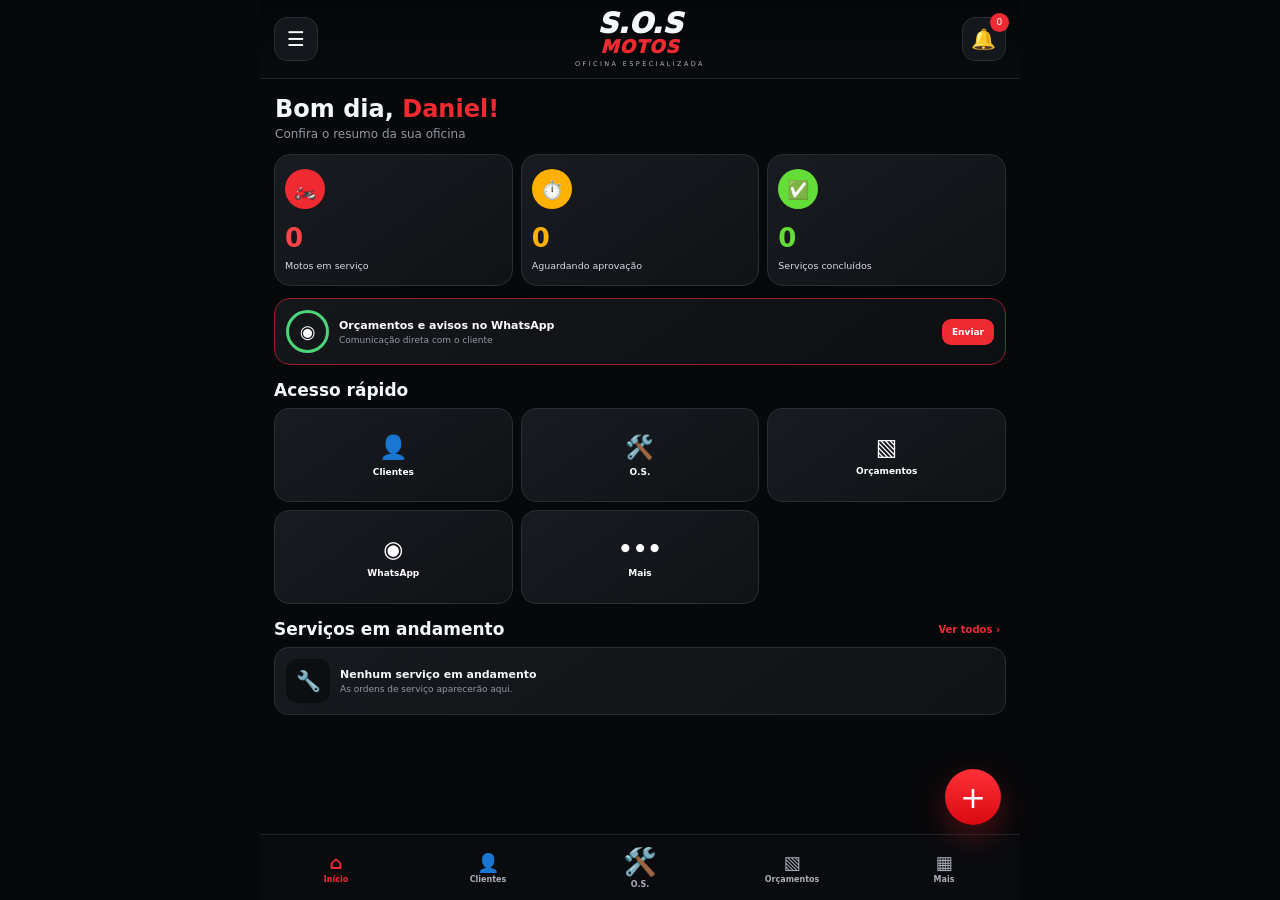
==== commit 29fb7808: "Transforma acesso Nova OS em painel de ordens" ====
--- a/index.html
+++ b/index.html
@@ -416,6 +416,7 @@
 .osDetailSection p{margin:0;white-space:pre-wrap;color:#fff;font-size:11px;line-height:1.5}
 .detailLine{display:flex;justify-content:space-between;gap:10px;margin-top:7px;color:#b9bec7;font-size:10px}
 .detailLine.total{padding-top:9px;border-top:1px solid var(--line);color:#fff;font-size:13px}
+.shareOS{width:100%;margin-top:12px;padding:12px;border:1px solid #24713b;border-radius:10px;background:#102b18;color:#70e68e;font-weight:900}
 @media(max-width:380px){.valueGrid{grid-template-columns:1fr}.checkGrid{grid-template-columns:1fr}.partRow{grid-template-columns:minmax(0,1fr) 95px 32px}}
 .emptyList{border:1px solid var(--line);border-radius:14px;background:#121419;padding:16px;text-align:center;color:var(--muted);font-size:10px}
 .modal{display:none;position:fixed;inset:0;z-index:80;align-items:flex-end;justify-content:center;background:rgba(0,0,0,.72)}
@@ -497,9 +498,9 @@
           <span>Clientes</span>
         </button>
 
-        <button data-action="Nova OS">
+        <button data-action="Ordens">
           <b>🛠️</b>
-          <span>Nova OS</span>
+          <span>O.S.</span>
         </button>
 
         <button data-action="Orçamentos">
@@ -638,8 +639,8 @@
 
 <section id="ordens" class="view">
   <div class="pageHead">
-    <h2>Ordens de serviço</h2>
-    <button type="button" class="primary" onclick="abrirNovaOS()">+ Nova OS</button>
+    <h2>O.S.</h2>
+    <button type="button" class="primary" onclick="abrirNovaOS()">+ Nova O.S.</button>
   </div>
   <div id="listaOrdens" class="serviceList"></div>
 </section>
@@ -655,8 +656,8 @@
     <button class="navBtn" data-action="Clientes">
       <b>👤</b><span>Clientes</span>
     </button>
-    <button class="navBtn center" data-action="Nova OS">
-      <b>＋</b><span>Nova OS</span>
+    <button class="navBtn center" data-action="Ordens">
+      <b>🛠️</b><span>O.S.</span>
     </button>
     <button class="navBtn" data-action="Orçamentos">
       <b>▧</b><span>Orçamentos</span>
@@ -1297,7 +1298,48 @@
       <h3>Data</h3>
       <p>${new Date(o.criadoEm).toLocaleDateString('pt-BR')}</p>
     </div>
+    <button type="button" class="shareOS" onclick="enviarOSWhatsApp(${o.id})">Enviar O.S. pelo WhatsApp</button>
   `;
+}
+
+function enviarOSWhatsApp(id){
+  const o=ordens.find(x=>x.id===Number(id));
+  if(!o)return;
+  const cliente=clientes.find(c=>c.id===o.clienteId);
+  const moto=motos.find(m=>m.id===o.motoId);
+  const numero=numeroWhatsApp(cliente?.telefone||cliente?.whatsapp||'');
+  if(numero.length<12){
+    showToast('Telefone do cliente inválido para WhatsApp.');
+    return;
+  }
+  const checklist=Array.isArray(o.checklist)?o.checklist.join(' • '):String(o.checklist||'Nenhuma observação registrada');
+  const pecas=pecasDaOS(o);
+  const linhasPecas=pecas.length
+    ?pecas.map(p=>'- '+(p.descricao||'Peça')+' — '+money(p.valor)).join('\n')
+    :'- Nenhuma peça adicionada';
+  const mensagem=[
+    '*S.O.S MOTOS*',
+    '*ORDEM DE SERVIÇO #'+String(o.id).slice(-6)+'*',
+    '',
+    '*Cliente:* '+(cliente?.nome||'Não informado'),
+    '*Moto:* '+([moto?.marca,moto?.modelo].filter(Boolean).join(' ')||'Não informada'),
+    '*Placa:* '+(moto?.placa||'Não informada'),
+    '*Data:* '+new Date(o.criadoEm).toLocaleDateString('pt-BR'),
+    '',
+    '*Checklist:*',
+    checklist,
+    '',
+    '*Serviço / diagnóstico:*',
+    textoServicoOS(o),
+    '',
+    '*Peças:*',
+    linhasPecas,
+    '',
+    '*Mão de obra:* '+money(o.maoObra),
+    '*Total da O.S.:* '+money(o.total),
+    '*Status:* '+o.status
+  ].join('\n');
+  window.open('https://wa.me/'+numero+'?text='+encodeURIComponent(mensagem),'_blank','noopener');
 }
 
 function renderOrdens(){
@@ -1361,7 +1403,7 @@
     const a=btn.dataset.action;
     if(a==='Início')showView('inicio');
     else if(a==='Clientes')showView('clientes');
-    else if(a==='Nova OS')abrirNovaOS();
+    else if(a==='Ordens')showView('ordens');
     else future(a);
   };
 });
